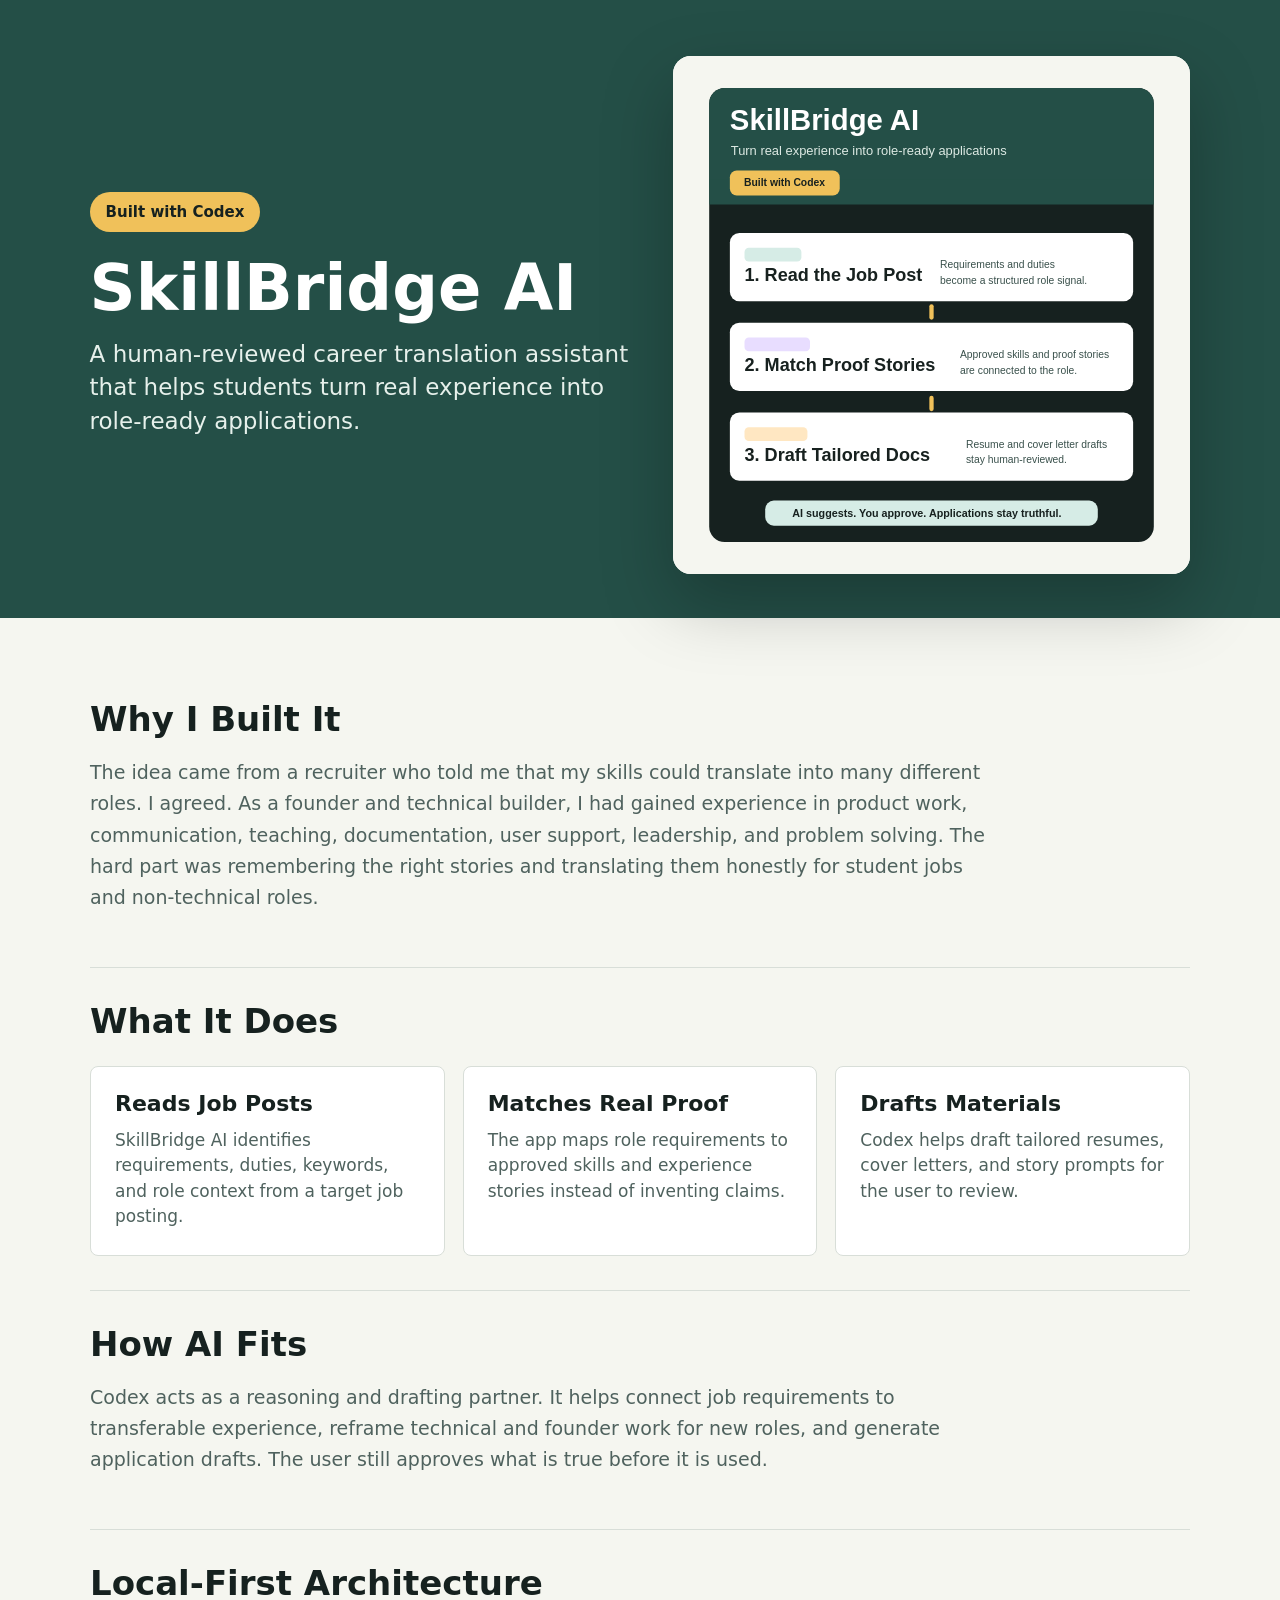
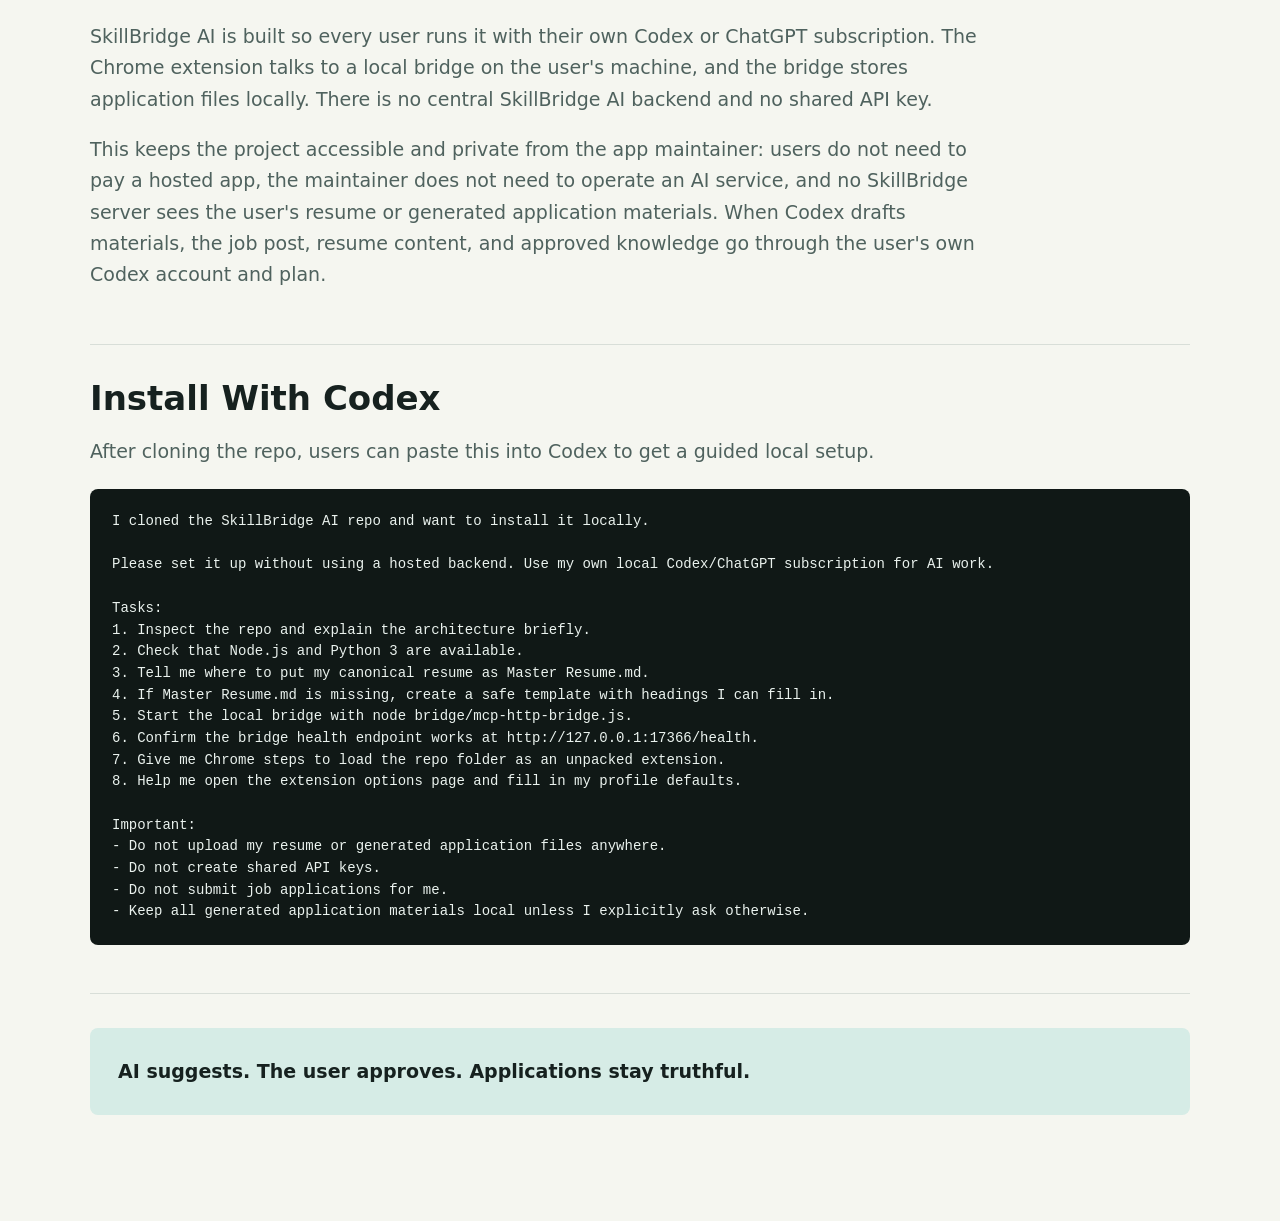
==== docs/index.html @ 4861eb7e "Initial commit" ====
<!doctype html>
<html lang="en">
  <head>
    <meta charset="utf-8">
    <meta name="viewport" content="width=device-width, initial-scale=1">
    <title>SkillBridge AI</title>
    <meta name="description" content="SkillBridge AI helps students translate real experience into role-ready applications with Codex.">
    <style>
      :root {
        color-scheme: light;
        --ink: #16211f;
        --green: #244f47;
        --mint: #d6ece6;
        --paper: #f5f6f0;
        --gold: #f0c15a;
        --lavender: #e8ddff;
        --blue: #dbeafe;
        --muted: #4f625e;
        --line: #d8ded8;
      }

      * {
        box-sizing: border-box;
      }

      body {
        margin: 0;
        font-family: Inter, ui-sans-serif, system-ui, -apple-system, BlinkMacSystemFont, "Segoe UI", sans-serif;
        background: var(--paper);
        color: var(--ink);
      }

      main {
        min-height: 100vh;
      }

      .hero {
        display: grid;
        grid-template-columns: minmax(0, 1.02fr) minmax(320px, 0.98fr);
        gap: 44px;
        align-items: center;
        padding: 56px max(28px, 7vw) 44px;
        background: var(--green);
        color: white;
      }

      .badge {
        display: inline-flex;
        align-items: center;
        width: fit-content;
        min-height: 40px;
        padding: 0 16px;
        border-radius: 999px;
        background: var(--gold);
        color: var(--ink);
        font-weight: 800;
        font-size: 15px;
      }

      h1 {
        margin: 24px 0 18px;
        font-size: 64px;
        line-height: 1;
        letter-spacing: 0;
      }

      .lede {
        max-width: 680px;
        margin: 0;
        color: #e6f0eb;
        font-size: 23px;
        line-height: 1.45;
      }

      .hero img {
        width: 100%;
        border-radius: 18px;
        background: white;
        box-shadow: 0 28px 70px rgba(0, 0, 0, 0.25);
      }

      .content {
        padding: 48px max(28px, 7vw) 72px;
      }

      .section {
        max-width: 1100px;
        margin: 0 auto;
        padding: 34px 0;
        border-bottom: 1px solid var(--line);
      }

      .section:last-child {
        border-bottom: 0;
      }

      h2 {
        margin: 0 0 16px;
        font-size: 34px;
        line-height: 1.12;
        letter-spacing: 0;
      }

      p {
        max-width: 900px;
        font-size: 19px;
        line-height: 1.65;
        color: var(--muted);
      }

      .grid {
        display: grid;
        grid-template-columns: repeat(3, minmax(0, 1fr));
        gap: 18px;
        margin-top: 26px;
      }

      .item {
        min-height: 190px;
        padding: 24px;
        border: 1px solid var(--line);
        border-radius: 8px;
        background: white;
      }

      .item strong {
        display: block;
        margin-bottom: 12px;
        font-size: 22px;
      }

      .item span {
        display: block;
        color: var(--muted);
        font-size: 17px;
        line-height: 1.5;
      }

      .callout {
        padding: 28px;
        border-radius: 8px;
        background: var(--mint);
      }

      .callout p {
        margin: 0;
        color: var(--ink);
        font-weight: 700;
      }

      .prompt {
        overflow: auto;
        margin-top: 22px;
        padding: 22px;
        border-radius: 8px;
        background: #101816;
        color: #eaf2ee;
        font-family: ui-monospace, SFMono-Regular, Menlo, Monaco, Consolas, "Liberation Mono", monospace;
        font-size: 14px;
        line-height: 1.55;
        white-space: pre-wrap;
      }

      @media (max-width: 860px) {
        .hero {
          grid-template-columns: 1fr;
          padding-top: 42px;
        }

        h1 {
          font-size: 48px;
        }

        .lede {
          font-size: 20px;
        }

        .grid {
          grid-template-columns: 1fr;
        }
      }
    </style>
  </head>
  <body>
    <main>
      <section class="hero">
        <div>
          <div class="badge">Built with Codex</div>
          <h1>SkillBridge AI</h1>
          <p class="lede">A human-reviewed career translation assistant that helps students turn real experience into role-ready applications.</p>
        </div>
        <img src="skillbridge-preview-square.svg" alt="SkillBridge AI project flow preview">
      </section>

      <div class="content">
        <section class="section">
          <h2>Why I Built It</h2>
          <p>The idea came from a recruiter who told me that my skills could translate into many different roles. I agreed. As a founder and technical builder, I had gained experience in product work, communication, teaching, documentation, user support, leadership, and problem solving. The hard part was remembering the right stories and translating them honestly for student jobs and non-technical roles.</p>
        </section>

        <section class="section">
          <h2>What It Does</h2>
          <div class="grid">
            <div class="item">
              <strong>Reads Job Posts</strong>
              <span>SkillBridge AI identifies requirements, duties, keywords, and role context from a target job posting.</span>
            </div>
            <div class="item">
              <strong>Matches Real Proof</strong>
              <span>The app maps role requirements to approved skills and experience stories instead of inventing claims.</span>
            </div>
            <div class="item">
              <strong>Drafts Materials</strong>
              <span>Codex helps draft tailored resumes, cover letters, and story prompts for the user to review.</span>
            </div>
          </div>
        </section>

        <section class="section">
          <h2>How AI Fits</h2>
          <p>Codex acts as a reasoning and drafting partner. It helps connect job requirements to transferable experience, reframe technical and founder work for new roles, and generate application drafts. The user still approves what is true before it is used.</p>
        </section>

        <section class="section">
          <h2>Local-First Architecture</h2>
          <p>SkillBridge AI is built so every user runs it with their own Codex or ChatGPT subscription. The Chrome extension talks to a local bridge on the user's machine, and the bridge stores application files locally. There is no central SkillBridge AI backend and no shared API key.</p>
          <p>This keeps the project accessible and private from the app maintainer: users do not need to pay a hosted app, the maintainer does not need to operate an AI service, and no SkillBridge server sees the user's resume or generated application materials. When Codex drafts materials, the job post, resume content, and approved knowledge go through the user's own Codex account and plan.</p>
        </section>

        <section class="section">
          <h2>Install With Codex</h2>
          <p>After cloning the repo, users can paste this into Codex to get a guided local setup.</p>
          <pre class="prompt">I cloned the SkillBridge AI repo and want to install it locally.

Please set it up without using a hosted backend. Use my own local Codex/ChatGPT subscription for AI work.

Tasks:
1. Inspect the repo and explain the architecture briefly.
2. Check that Node.js and Python 3 are available.
3. Tell me where to put my canonical resume as Master Resume.md.
4. If Master Resume.md is missing, create a safe template with headings I can fill in.
5. Start the local bridge with node bridge/mcp-http-bridge.js.
6. Confirm the bridge health endpoint works at http://127.0.0.1:17366/health.
7. Give me Chrome steps to load the repo folder as an unpacked extension.
8. Help me open the extension options page and fill in my profile defaults.

Important:
- Do not upload my resume or generated application files anywhere.
- Do not create shared API keys.
- Do not submit job applications for me.
- Keep all generated application materials local unless I explicitly ask otherwise.</pre>
        </section>

        <section class="section">
          <div class="callout">
            <p>AI suggests. The user approves. Applications stay truthful.</p>
          </div>
        </section>
      </div>
    </main>
  </body>
</html>
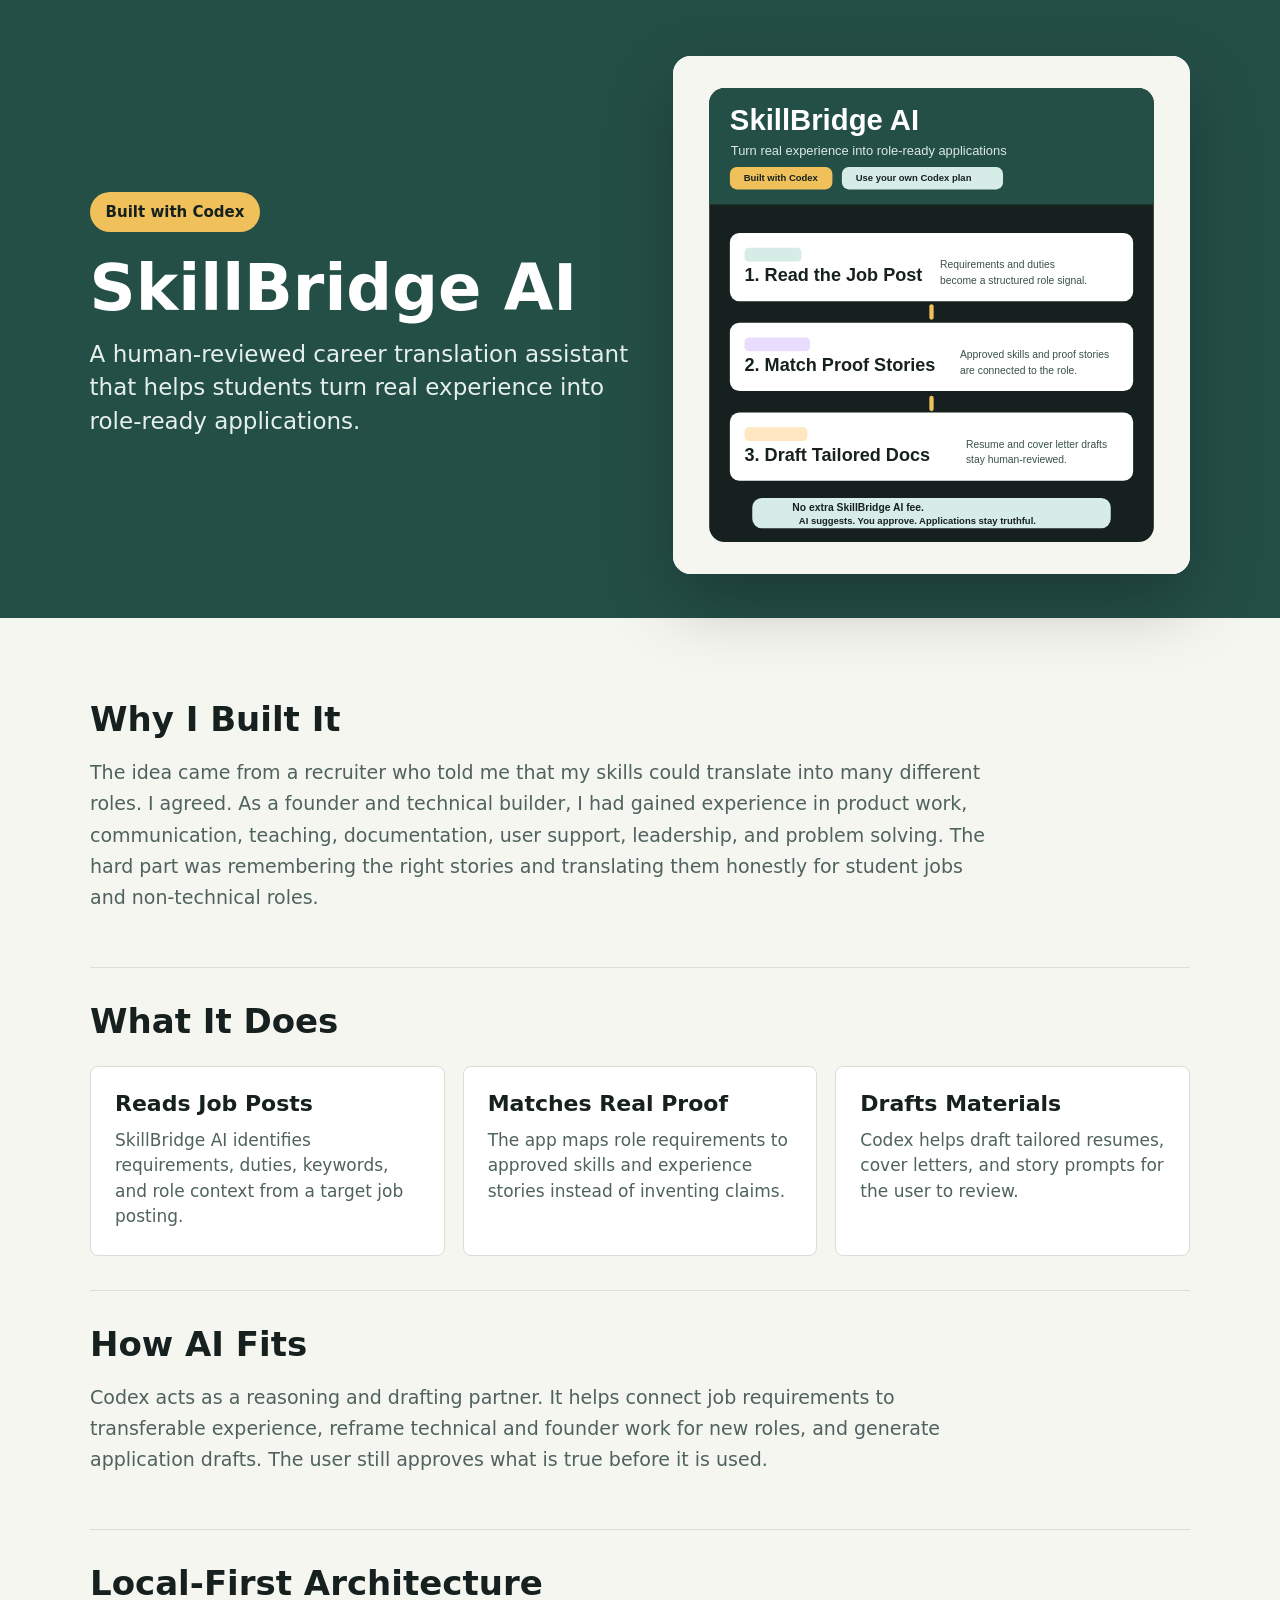
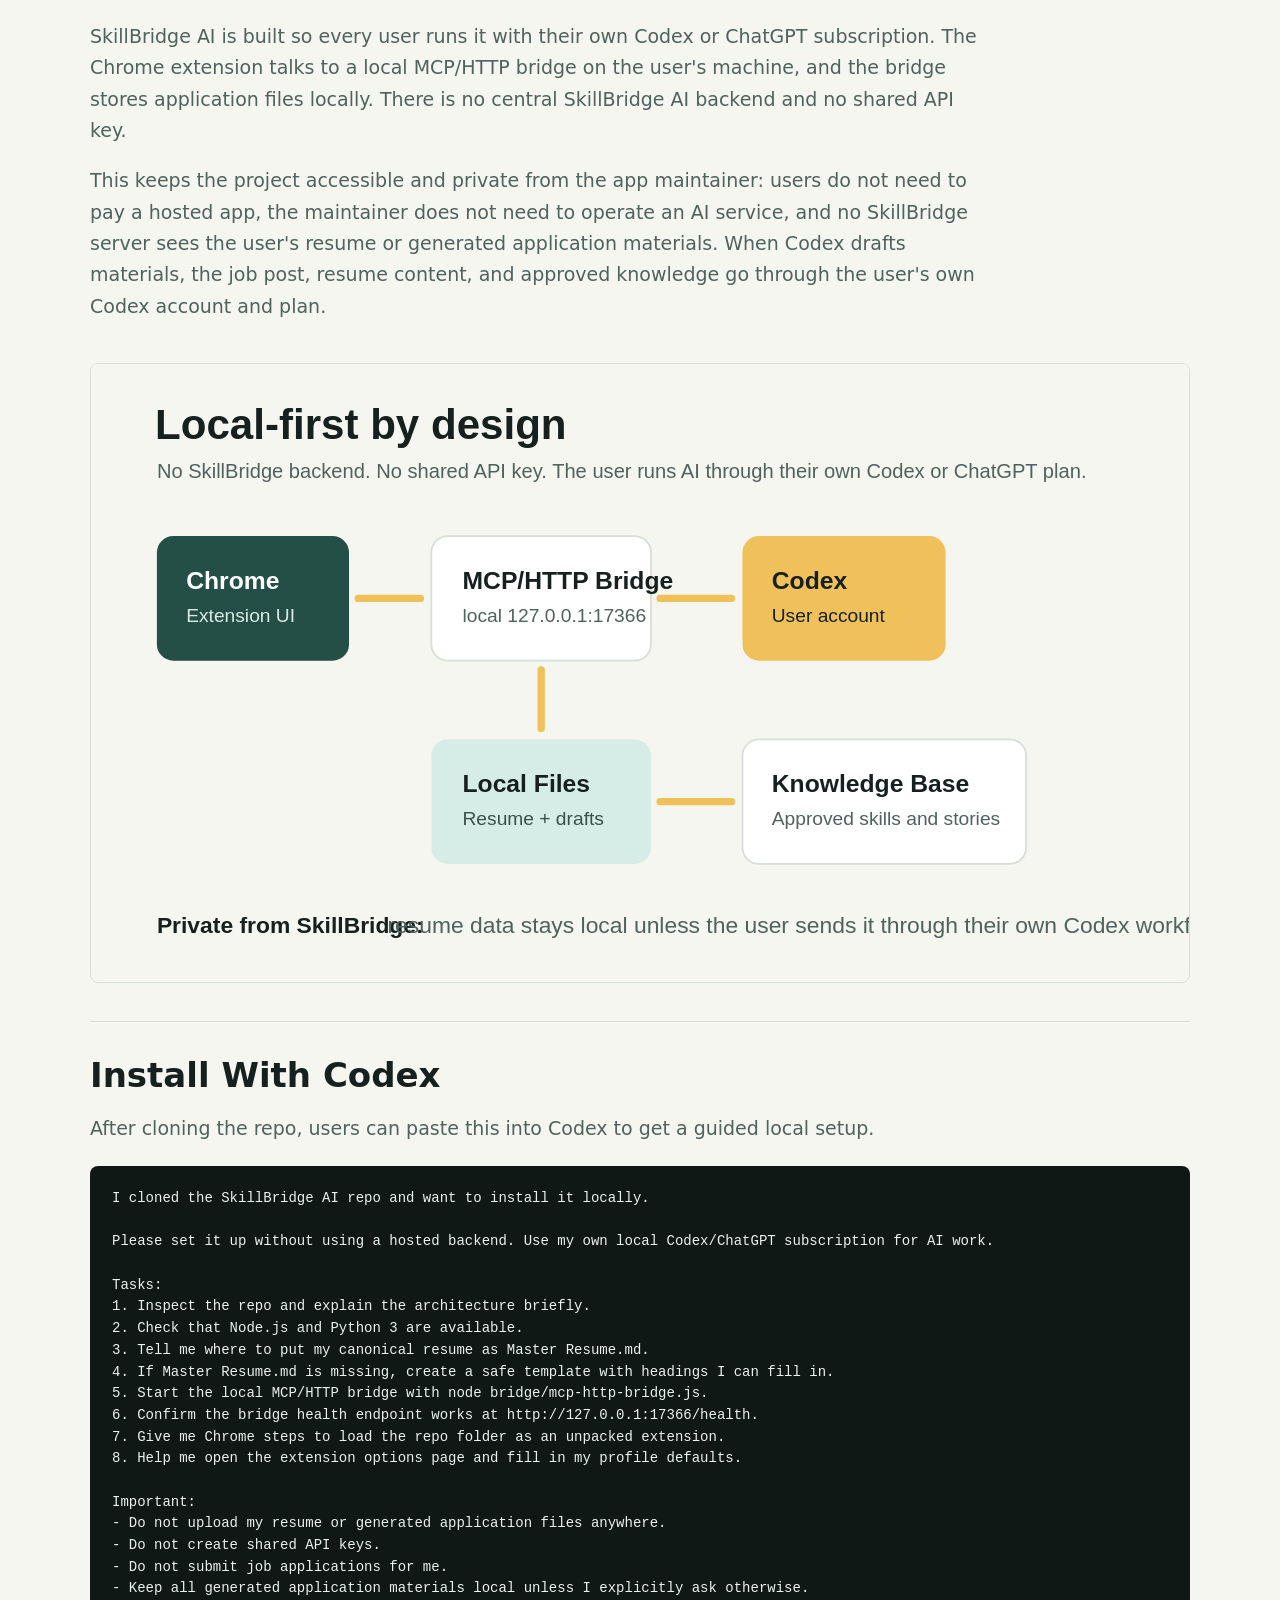
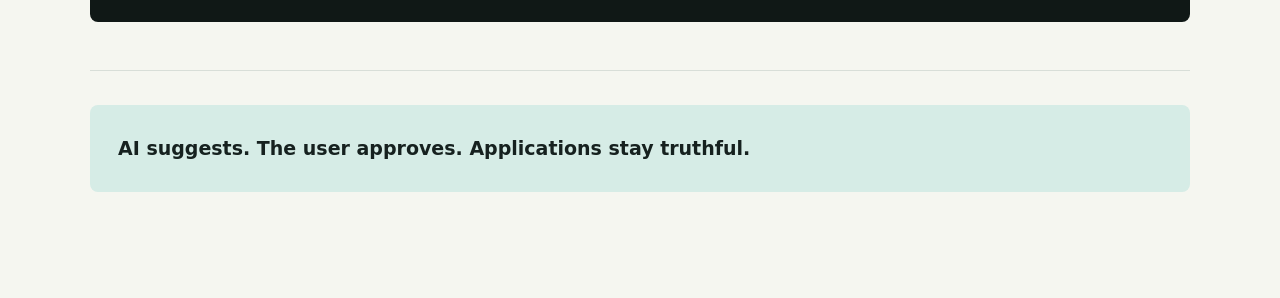
==== commit 394b0317: "docs improvement" ====
--- a/docs/index.html
+++ b/docs/index.html
@@ -79,6 +79,15 @@
         box-shadow: 0 28px 70px rgba(0, 0, 0, 0.25);
       }
 
+      .diagram {
+        width: 100%;
+        max-width: 1100px;
+        margin-top: 22px;
+        border-radius: 8px;
+        background: white;
+        border: 1px solid var(--line);
+      }
+
       .content {
         padding: 48px max(28px, 7vw) 72px;
       }
@@ -223,8 +232,9 @@
 
         <section class="section">
           <h2>Local-First Architecture</h2>
-          <p>SkillBridge AI is built so every user runs it with their own Codex or ChatGPT subscription. The Chrome extension talks to a local bridge on the user's machine, and the bridge stores application files locally. There is no central SkillBridge AI backend and no shared API key.</p>
+          <p>SkillBridge AI is built so every user runs it with their own Codex or ChatGPT subscription. The Chrome extension talks to a local MCP/HTTP bridge on the user's machine, and the bridge stores application files locally. There is no central SkillBridge AI backend and no shared API key.</p>
           <p>This keeps the project accessible and private from the app maintainer: users do not need to pay a hosted app, the maintainer does not need to operate an AI service, and no SkillBridge server sees the user's resume or generated application materials. When Codex drafts materials, the job post, resume content, and approved knowledge go through the user's own Codex account and plan.</p>
+          <img class="diagram" src="local-first-architecture.svg" alt="SkillBridge AI local-first architecture diagram">
         </section>
 
         <section class="section">
@@ -239,7 +249,7 @@
 2. Check that Node.js and Python 3 are available.
 3. Tell me where to put my canonical resume as Master Resume.md.
 4. If Master Resume.md is missing, create a safe template with headings I can fill in.
-5. Start the local bridge with node bridge/mcp-http-bridge.js.
+5. Start the local MCP/HTTP bridge with node bridge/mcp-http-bridge.js.
 6. Confirm the bridge health endpoint works at http://127.0.0.1:17366/health.
 7. Give me Chrome steps to load the repo folder as an unpacked extension.
 8. Help me open the extension options page and fill in my profile defaults.
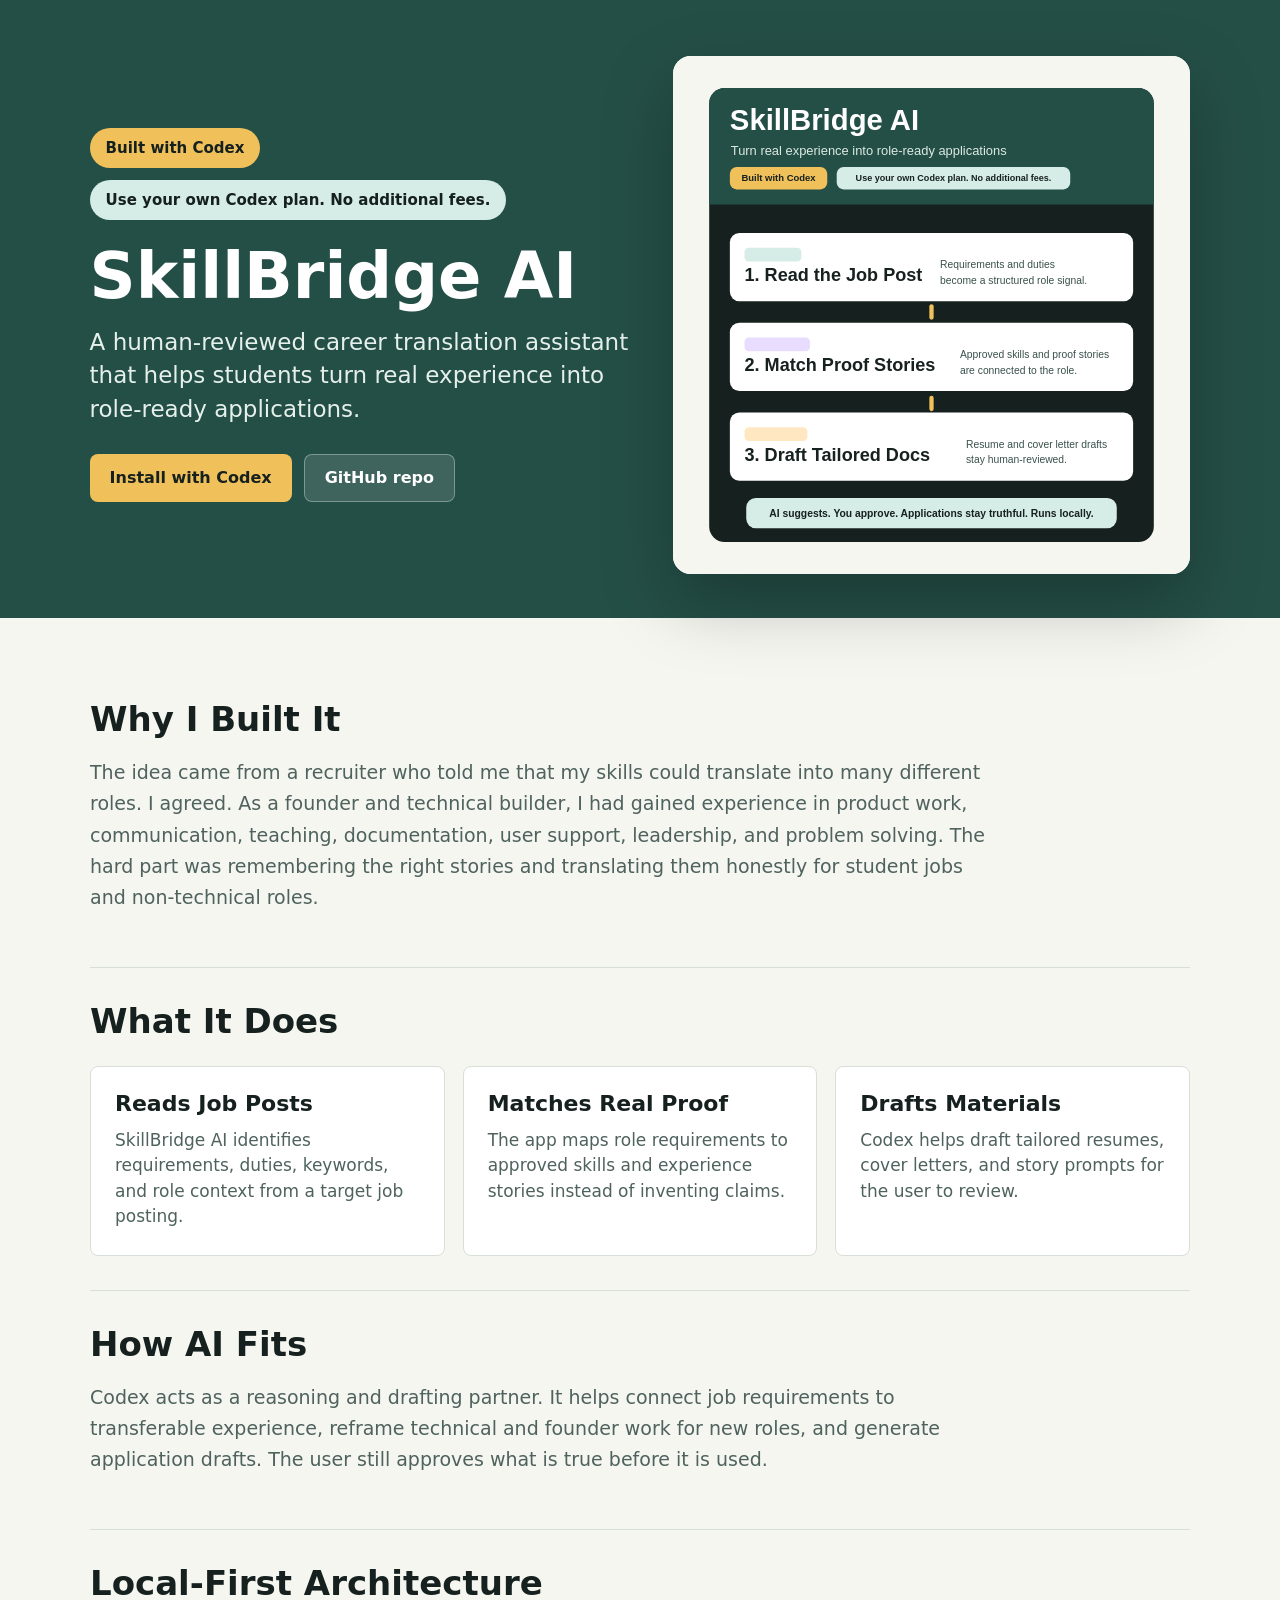
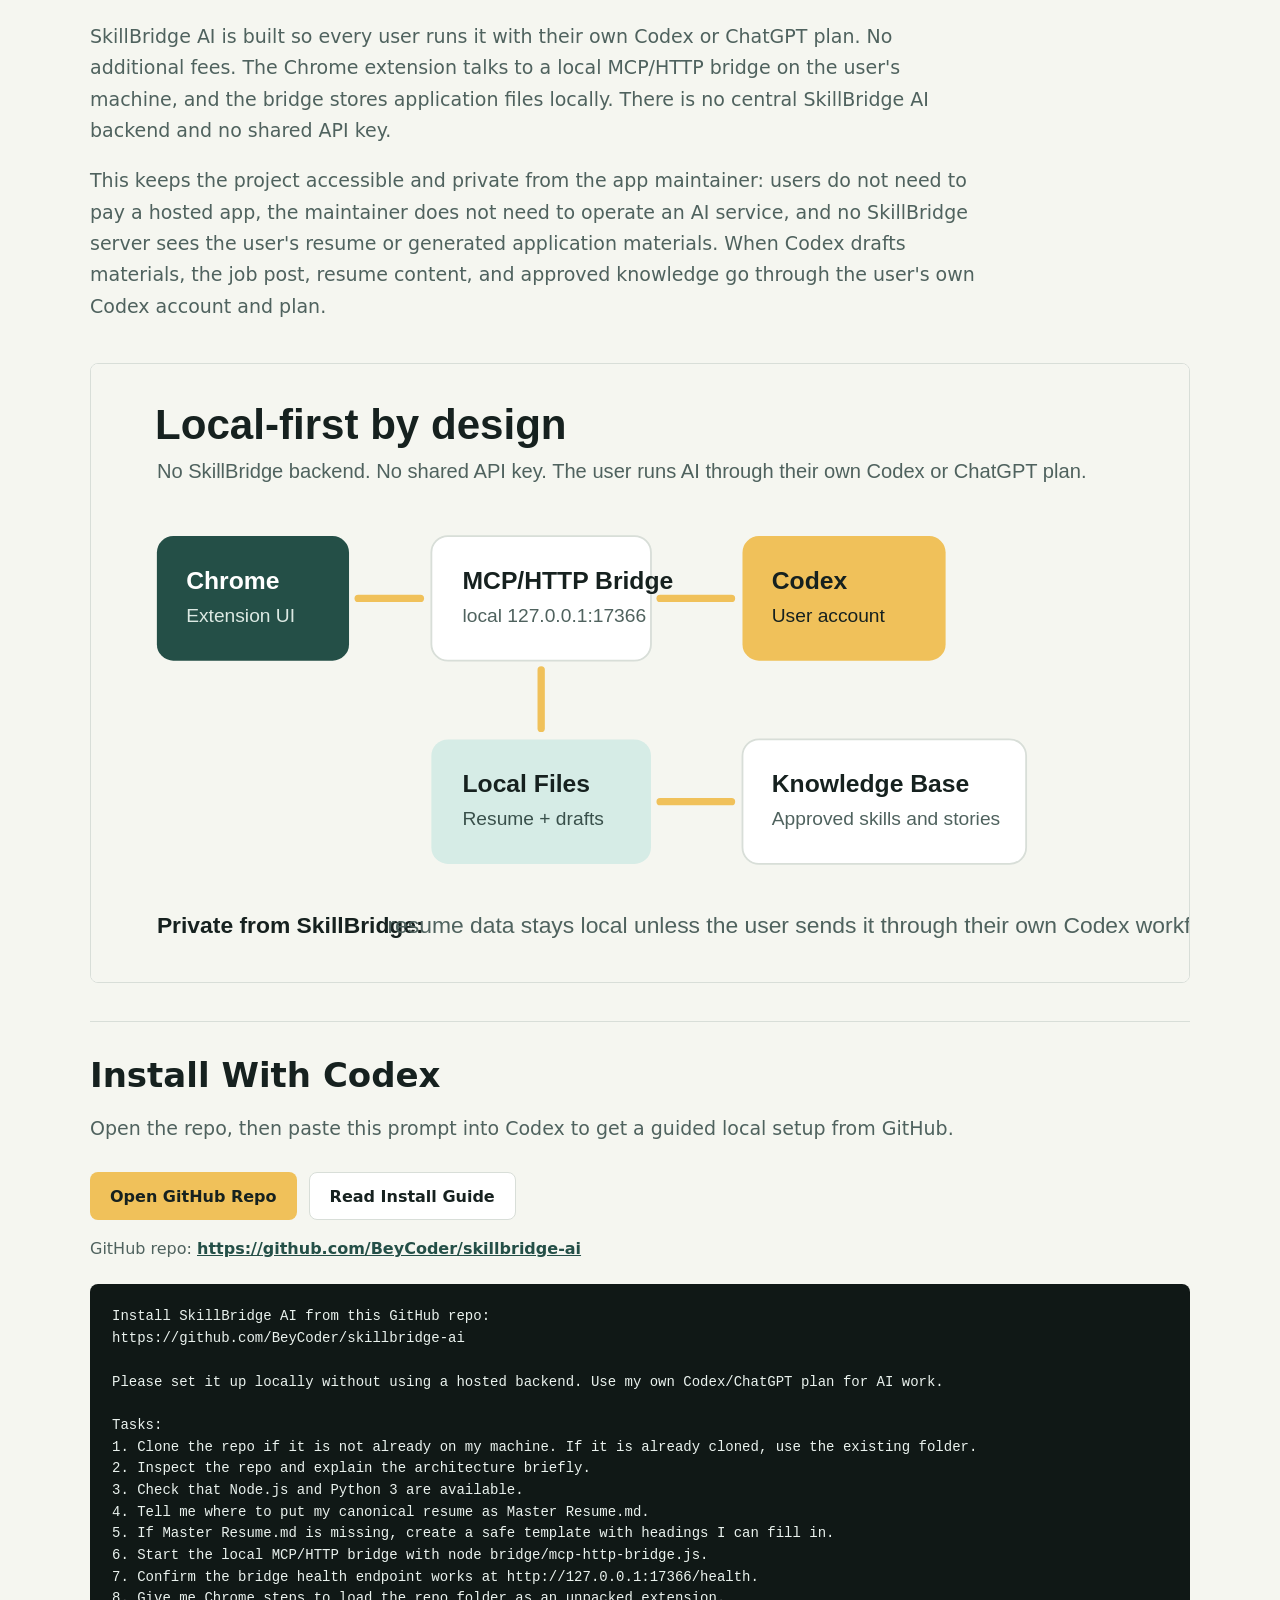
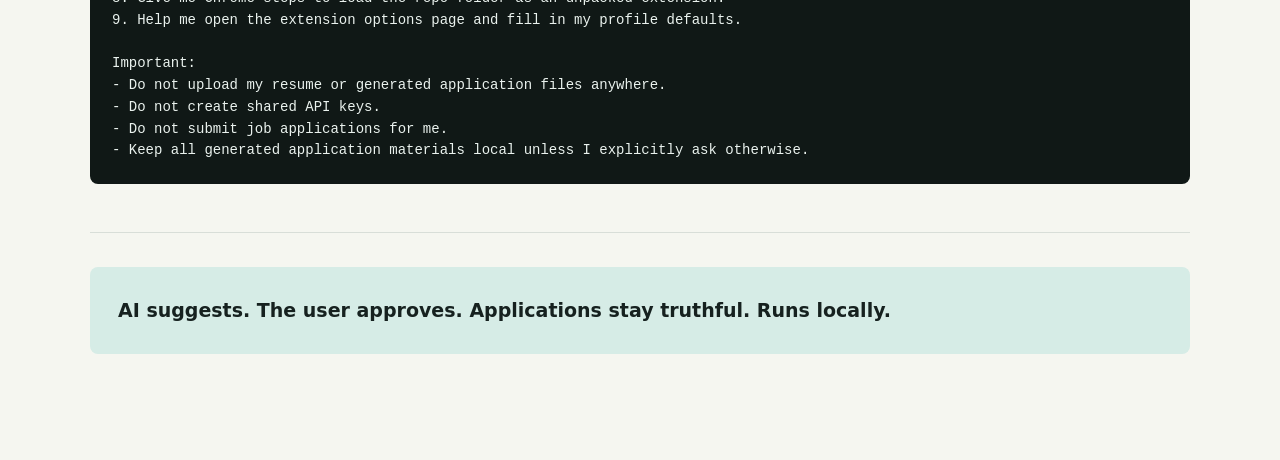
==== commit 1136e264: "Docs update" ====
--- a/docs/index.html
+++ b/docs/index.html
@@ -57,6 +57,52 @@
         font-size: 15px;
       }
 
+      .badges {
+        display: flex;
+        flex-wrap: wrap;
+        gap: 12px;
+      }
+
+      .badge.mint {
+        background: var(--mint);
+      }
+
+      .actions {
+        display: flex;
+        flex-wrap: wrap;
+        gap: 12px;
+        margin-top: 28px;
+      }
+
+      .button {
+        display: inline-flex;
+        align-items: center;
+        justify-content: center;
+        min-height: 48px;
+        padding: 0 20px;
+        border-radius: 8px;
+        font-size: 16px;
+        font-weight: 800;
+        text-decoration: none;
+      }
+
+      .button.primary {
+        background: var(--gold);
+        color: var(--ink);
+      }
+
+      .button.secondary {
+        border: 1px solid rgba(255, 255, 255, 0.32);
+        background: rgba(255, 255, 255, 0.12);
+        color: white;
+      }
+
+      .section .button.secondary {
+        border-color: var(--line);
+        background: white;
+        color: var(--ink);
+      }
+
       h1 {
         margin: 24px 0 18px;
         font-size: 64px;
@@ -170,6 +216,16 @@
         white-space: pre-wrap;
       }
 
+      .repo-url {
+        margin: 16px 0 0;
+        font-size: 16px;
+      }
+
+      .repo-url a {
+        color: var(--green);
+        font-weight: 800;
+      }
+
       @media (max-width: 860px) {
         .hero {
           grid-template-columns: 1fr;
@@ -194,9 +250,16 @@
     <main>
       <section class="hero">
         <div>
-          <div class="badge">Built with Codex</div>
+          <div class="badges">
+            <div class="badge">Built with Codex</div>
+            <div class="badge mint">Use your own Codex plan. No additional fees.</div>
+          </div>
           <h1>SkillBridge AI</h1>
           <p class="lede">A human-reviewed career translation assistant that helps students turn real experience into role-ready applications.</p>
+          <div class="actions">
+            <a class="button primary" href="#install">Install with Codex</a>
+            <a class="button secondary" href="https://github.com/BeyCoder/skillbridge-ai">GitHub repo</a>
+          </div>
         </div>
         <img src="skillbridge-preview-square.svg" alt="SkillBridge AI project flow preview">
       </section>
@@ -232,27 +295,34 @@
 
         <section class="section">
           <h2>Local-First Architecture</h2>
-          <p>SkillBridge AI is built so every user runs it with their own Codex or ChatGPT subscription. The Chrome extension talks to a local MCP/HTTP bridge on the user's machine, and the bridge stores application files locally. There is no central SkillBridge AI backend and no shared API key.</p>
+          <p>SkillBridge AI is built so every user runs it with their own Codex or ChatGPT plan. No additional fees. The Chrome extension talks to a local MCP/HTTP bridge on the user's machine, and the bridge stores application files locally. There is no central SkillBridge AI backend and no shared API key.</p>
           <p>This keeps the project accessible and private from the app maintainer: users do not need to pay a hosted app, the maintainer does not need to operate an AI service, and no SkillBridge server sees the user's resume or generated application materials. When Codex drafts materials, the job post, resume content, and approved knowledge go through the user's own Codex account and plan.</p>
           <img class="diagram" src="local-first-architecture.svg" alt="SkillBridge AI local-first architecture diagram">
         </section>
 
-        <section class="section">
+        <section class="section" id="install">
           <h2>Install With Codex</h2>
-          <p>After cloning the repo, users can paste this into Codex to get a guided local setup.</p>
-          <pre class="prompt">I cloned the SkillBridge AI repo and want to install it locally.
-
-Please set it up without using a hosted backend. Use my own local Codex/ChatGPT subscription for AI work.
+          <p>Open the repo, then paste this prompt into Codex to get a guided local setup from GitHub.</p>
+          <div class="actions">
+            <a class="button primary" href="https://github.com/BeyCoder/skillbridge-ai">Open GitHub Repo</a>
+            <a class="button secondary" href="https://github.com/BeyCoder/skillbridge-ai/blob/main/INSTALL_WITH_CODEX.md">Read Install Guide</a>
+          </div>
+          <p class="repo-url">GitHub repo: <a href="https://github.com/BeyCoder/skillbridge-ai">https://github.com/BeyCoder/skillbridge-ai</a></p>
+          <pre class="prompt">Install SkillBridge AI from this GitHub repo:
+https://github.com/BeyCoder/skillbridge-ai
+
+Please set it up locally without using a hosted backend. Use my own Codex/ChatGPT plan for AI work.
 
 Tasks:
-1. Inspect the repo and explain the architecture briefly.
-2. Check that Node.js and Python 3 are available.
-3. Tell me where to put my canonical resume as Master Resume.md.
-4. If Master Resume.md is missing, create a safe template with headings I can fill in.
-5. Start the local MCP/HTTP bridge with node bridge/mcp-http-bridge.js.
-6. Confirm the bridge health endpoint works at http://127.0.0.1:17366/health.
-7. Give me Chrome steps to load the repo folder as an unpacked extension.
-8. Help me open the extension options page and fill in my profile defaults.
+1. Clone the repo if it is not already on my machine. If it is already cloned, use the existing folder.
+2. Inspect the repo and explain the architecture briefly.
+3. Check that Node.js and Python 3 are available.
+4. Tell me where to put my canonical resume as Master Resume.md.
+5. If Master Resume.md is missing, create a safe template with headings I can fill in.
+6. Start the local MCP/HTTP bridge with node bridge/mcp-http-bridge.js.
+7. Confirm the bridge health endpoint works at http://127.0.0.1:17366/health.
+8. Give me Chrome steps to load the repo folder as an unpacked extension.
+9. Help me open the extension options page and fill in my profile defaults.
 
 Important:
 - Do not upload my resume or generated application files anywhere.
@@ -263,7 +333,7 @@
 
         <section class="section">
           <div class="callout">
-            <p>AI suggests. The user approves. Applications stay truthful.</p>
+            <p>AI suggests. The user approves. Applications stay truthful. Runs locally.</p>
           </div>
         </section>
       </div>
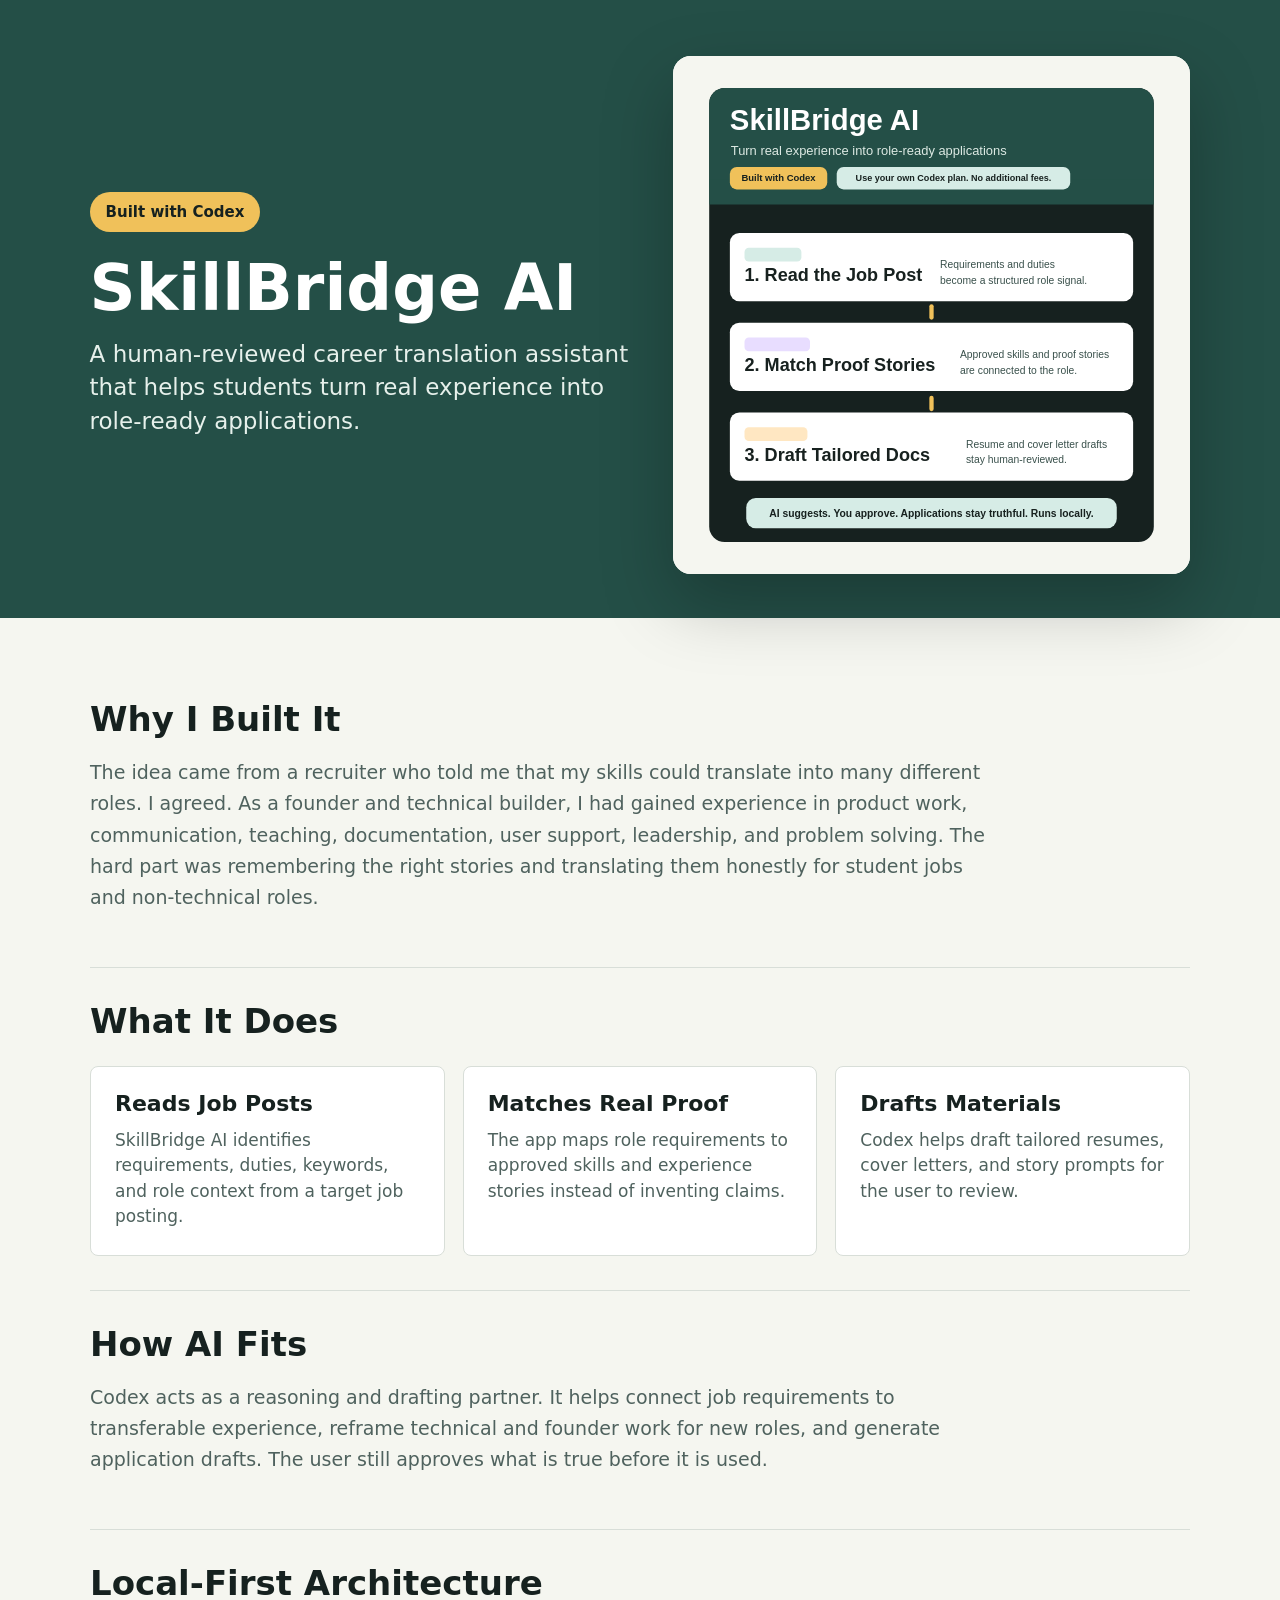
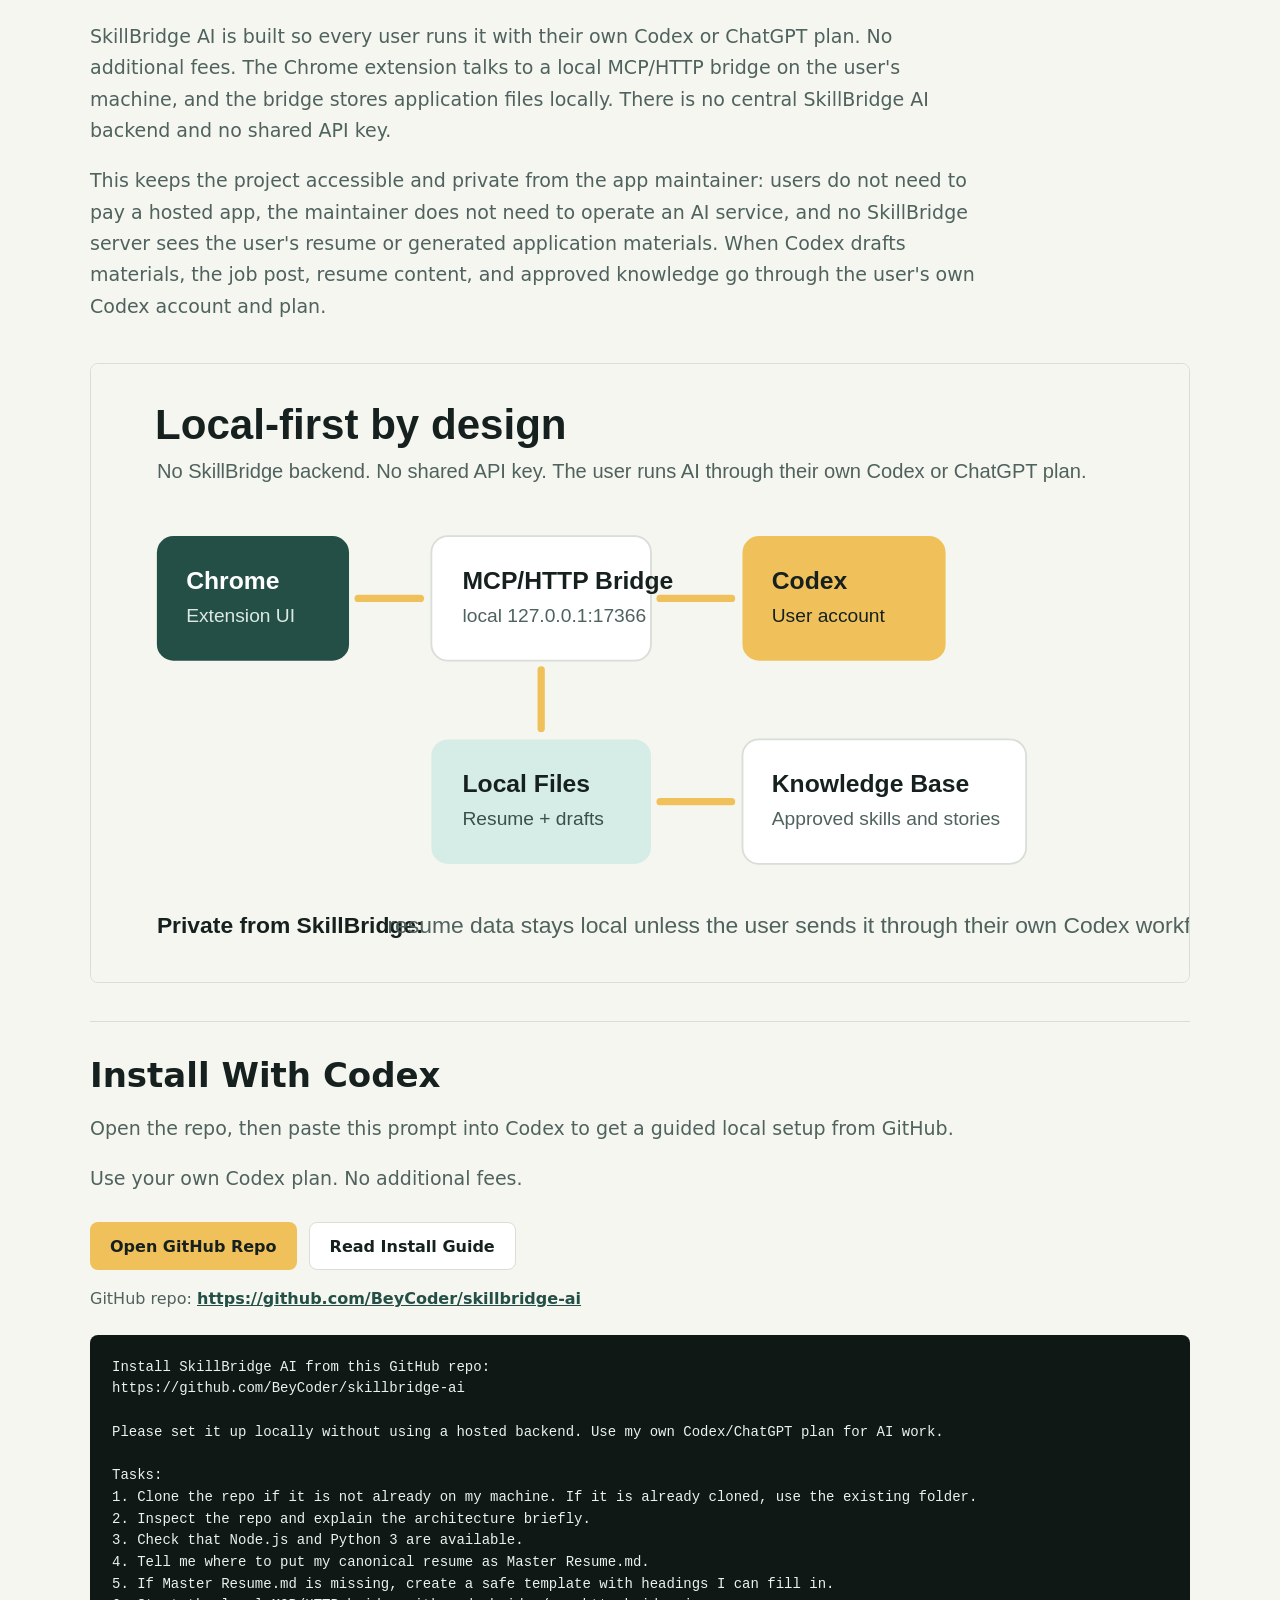
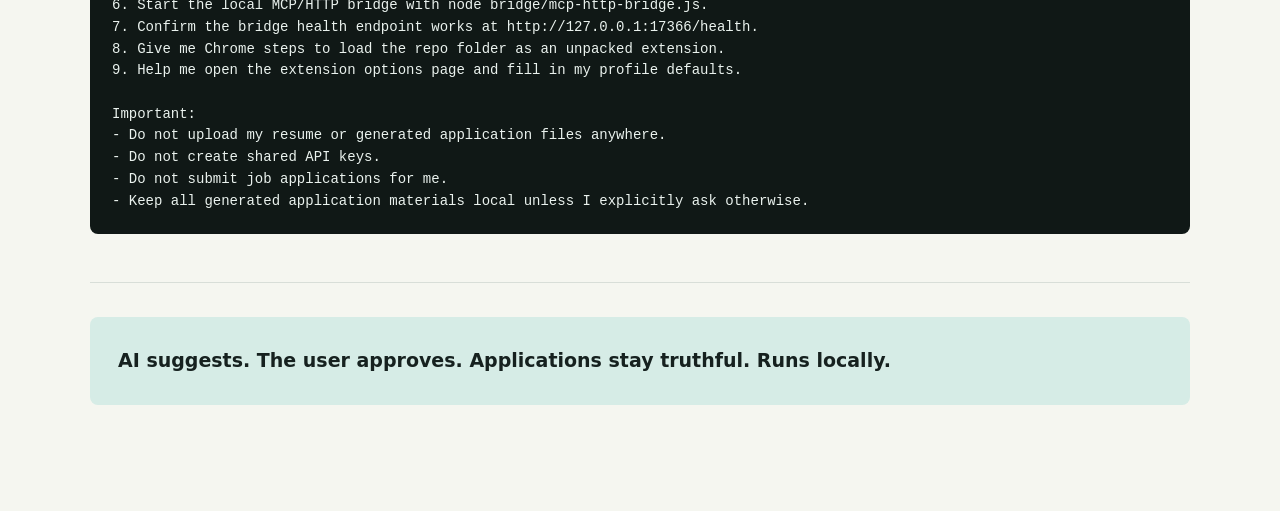
==== commit 22aa8d88: "fix" ====
--- a/docs/index.html
+++ b/docs/index.html
@@ -57,16 +57,6 @@
         font-size: 15px;
       }
 
-      .badges {
-        display: flex;
-        flex-wrap: wrap;
-        gap: 12px;
-      }
-
-      .badge.mint {
-        background: var(--mint);
-      }
-
       .actions {
         display: flex;
         flex-wrap: wrap;
@@ -226,6 +216,10 @@
         font-weight: 800;
       }
 
+      .install-note {
+        margin-top: 18px;
+      }
+
       @media (max-width: 860px) {
         .hero {
           grid-template-columns: 1fr;
@@ -250,16 +244,9 @@
     <main>
       <section class="hero">
         <div>
-          <div class="badges">
-            <div class="badge">Built with Codex</div>
-            <div class="badge mint">Use your own Codex plan. No additional fees.</div>
-          </div>
+          <div class="badge">Built with Codex</div>
           <h1>SkillBridge AI</h1>
           <p class="lede">A human-reviewed career translation assistant that helps students turn real experience into role-ready applications.</p>
-          <div class="actions">
-            <a class="button primary" href="#install">Install with Codex</a>
-            <a class="button secondary" href="https://github.com/BeyCoder/skillbridge-ai">GitHub repo</a>
-          </div>
         </div>
         <img src="skillbridge-preview-square.svg" alt="SkillBridge AI project flow preview">
       </section>
@@ -303,6 +290,7 @@
         <section class="section" id="install">
           <h2>Install With Codex</h2>
           <p>Open the repo, then paste this prompt into Codex to get a guided local setup from GitHub.</p>
+          <p class="install-note">Use your own Codex plan. No additional fees.</p>
           <div class="actions">
             <a class="button primary" href="https://github.com/BeyCoder/skillbridge-ai">Open GitHub Repo</a>
             <a class="button secondary" href="https://github.com/BeyCoder/skillbridge-ai/blob/main/INSTALL_WITH_CODEX.md">Read Install Guide</a>
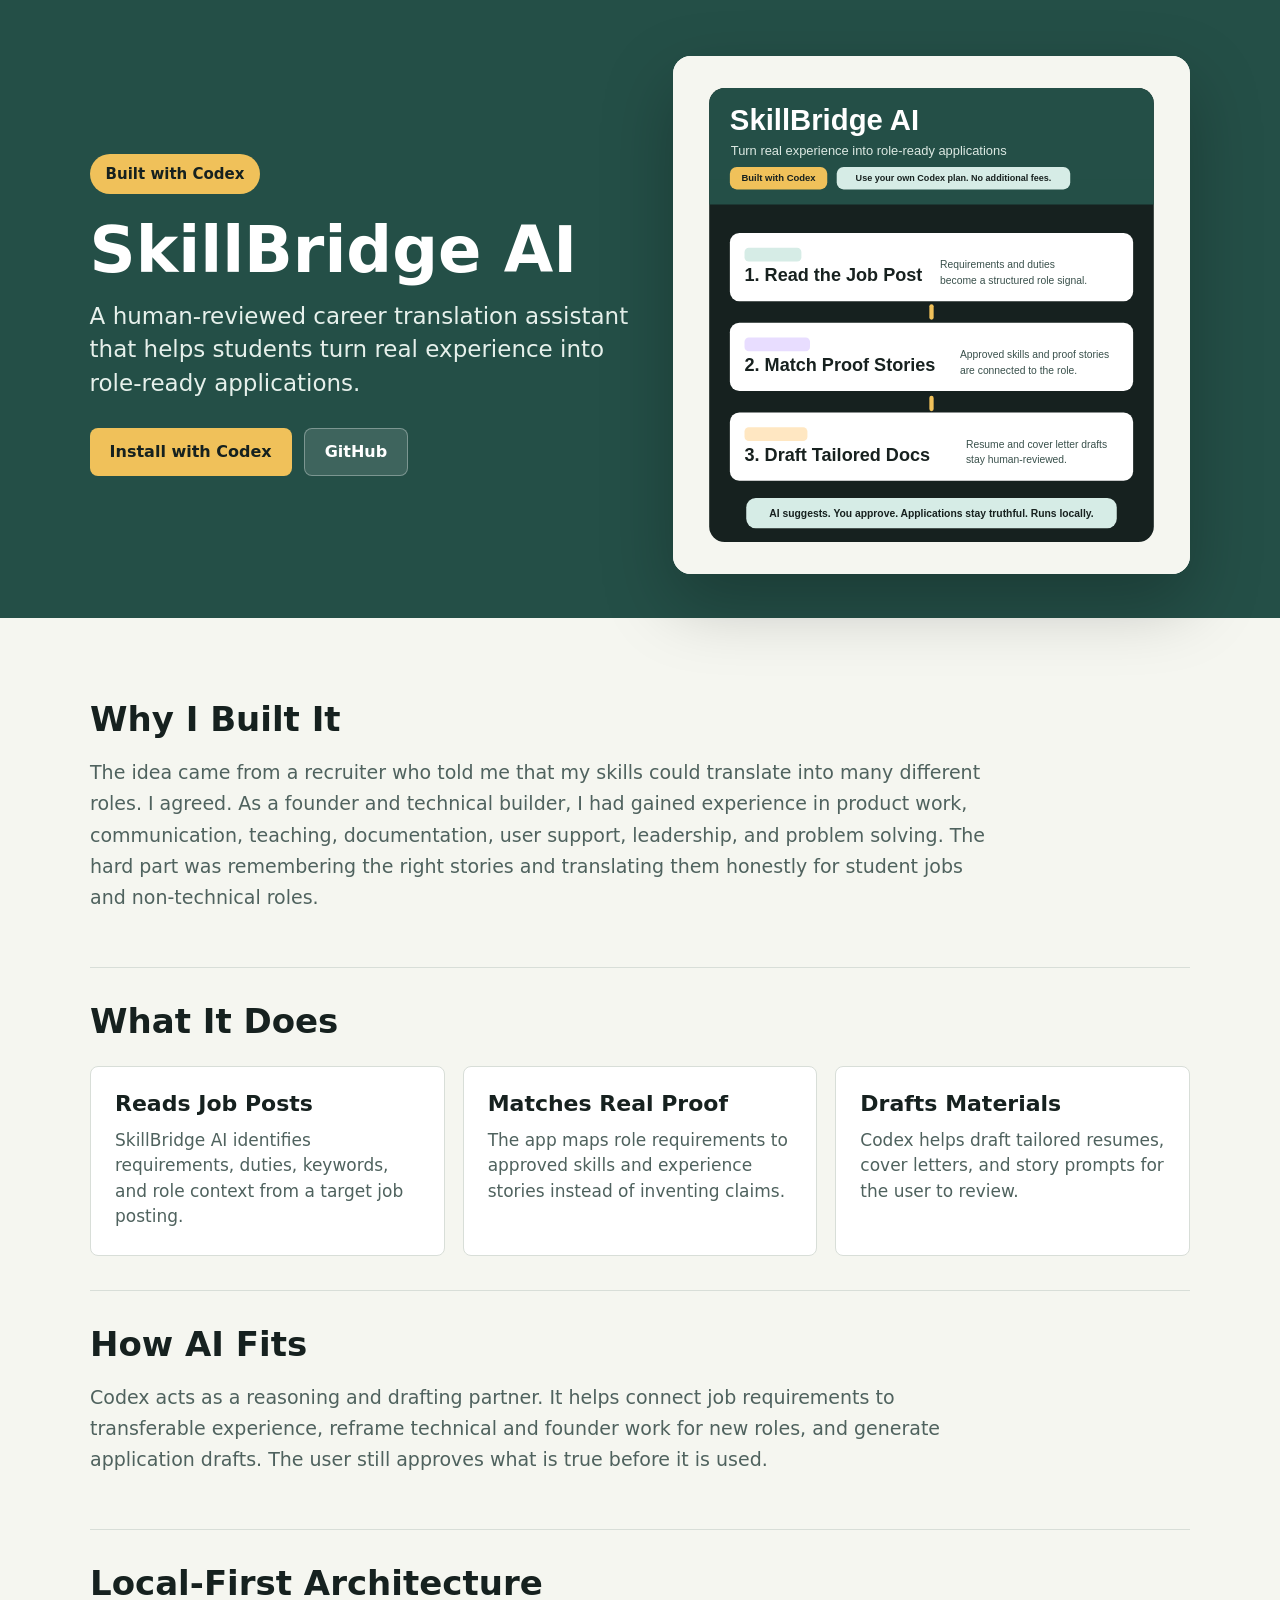
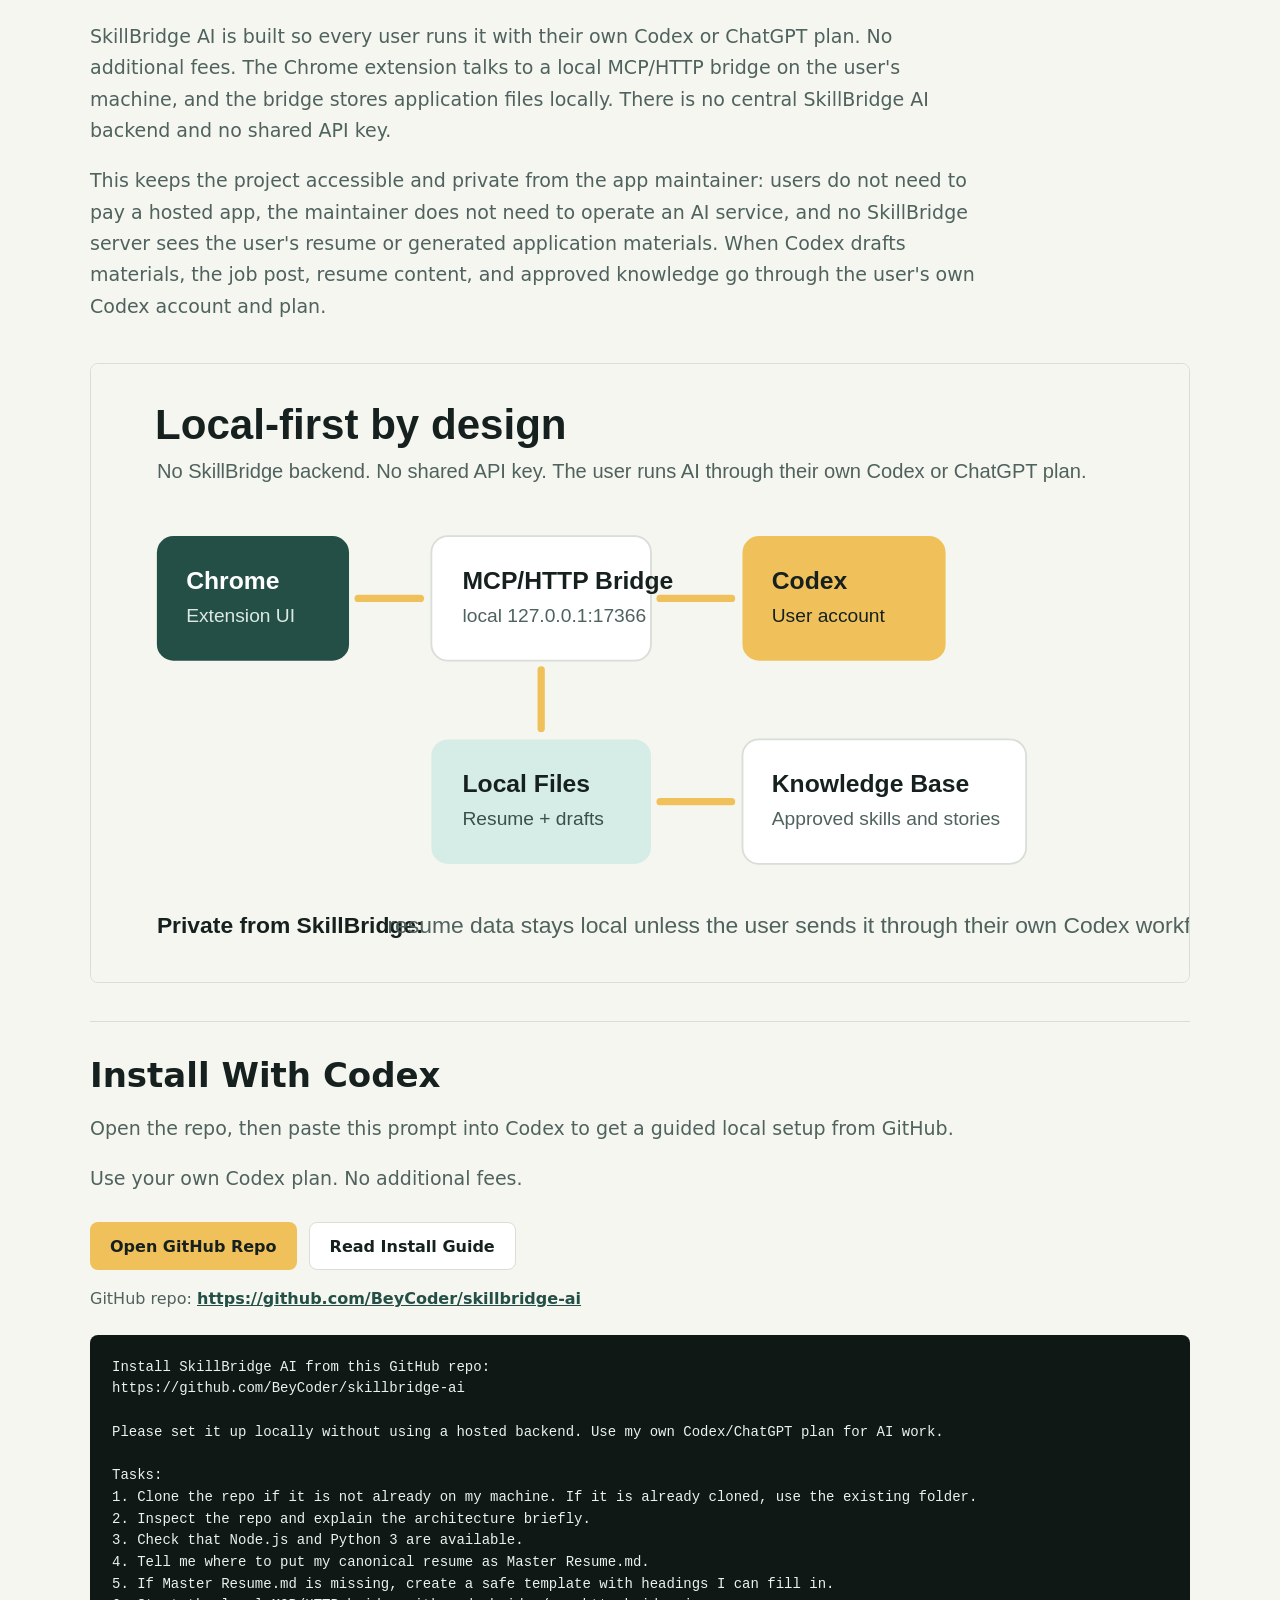
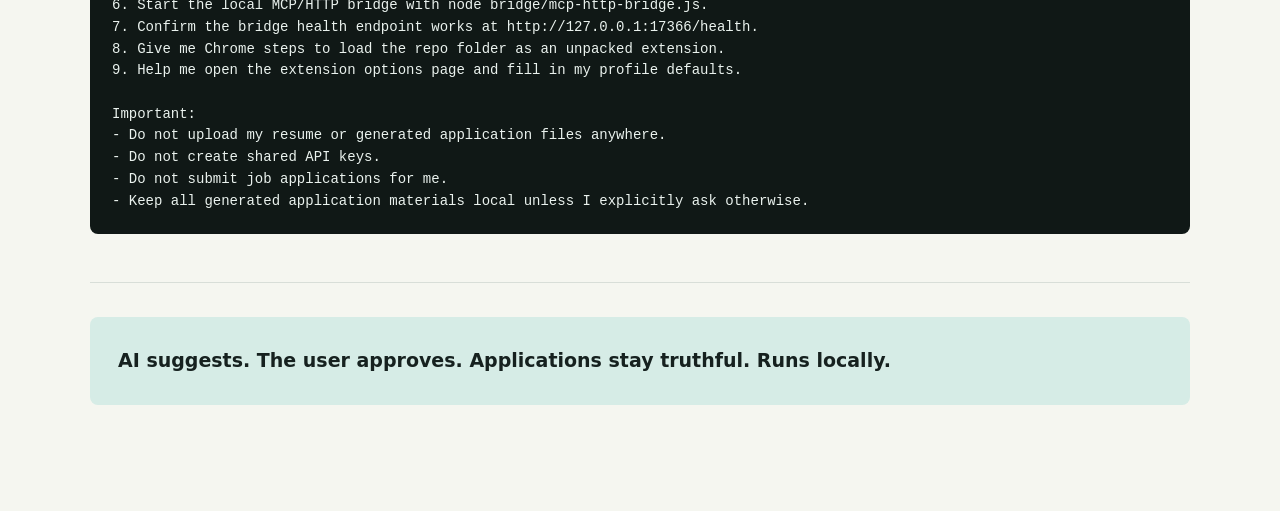
==== commit cbb59ec3: "Update index.html" ====
--- a/docs/index.html
+++ b/docs/index.html
@@ -23,6 +23,10 @@
         box-sizing: border-box;
       }
 
+      html {
+        scroll-behavior: smooth;
+      }
+
       body {
         margin: 0;
         font-family: Inter, ui-sans-serif, system-ui, -apple-system, BlinkMacSystemFont, "Segoe UI", sans-serif;
@@ -247,6 +251,10 @@
           <div class="badge">Built with Codex</div>
           <h1>SkillBridge AI</h1>
           <p class="lede">A human-reviewed career translation assistant that helps students turn real experience into role-ready applications.</p>
+          <div class="actions" aria-label="Primary actions">
+            <a class="button primary" href="#install">Install with Codex</a>
+            <a class="button secondary" href="https://github.com/BeyCoder/skillbridge-ai">GitHub</a>
+          </div>
         </div>
         <img src="skillbridge-preview-square.svg" alt="SkillBridge AI project flow preview">
       </section>
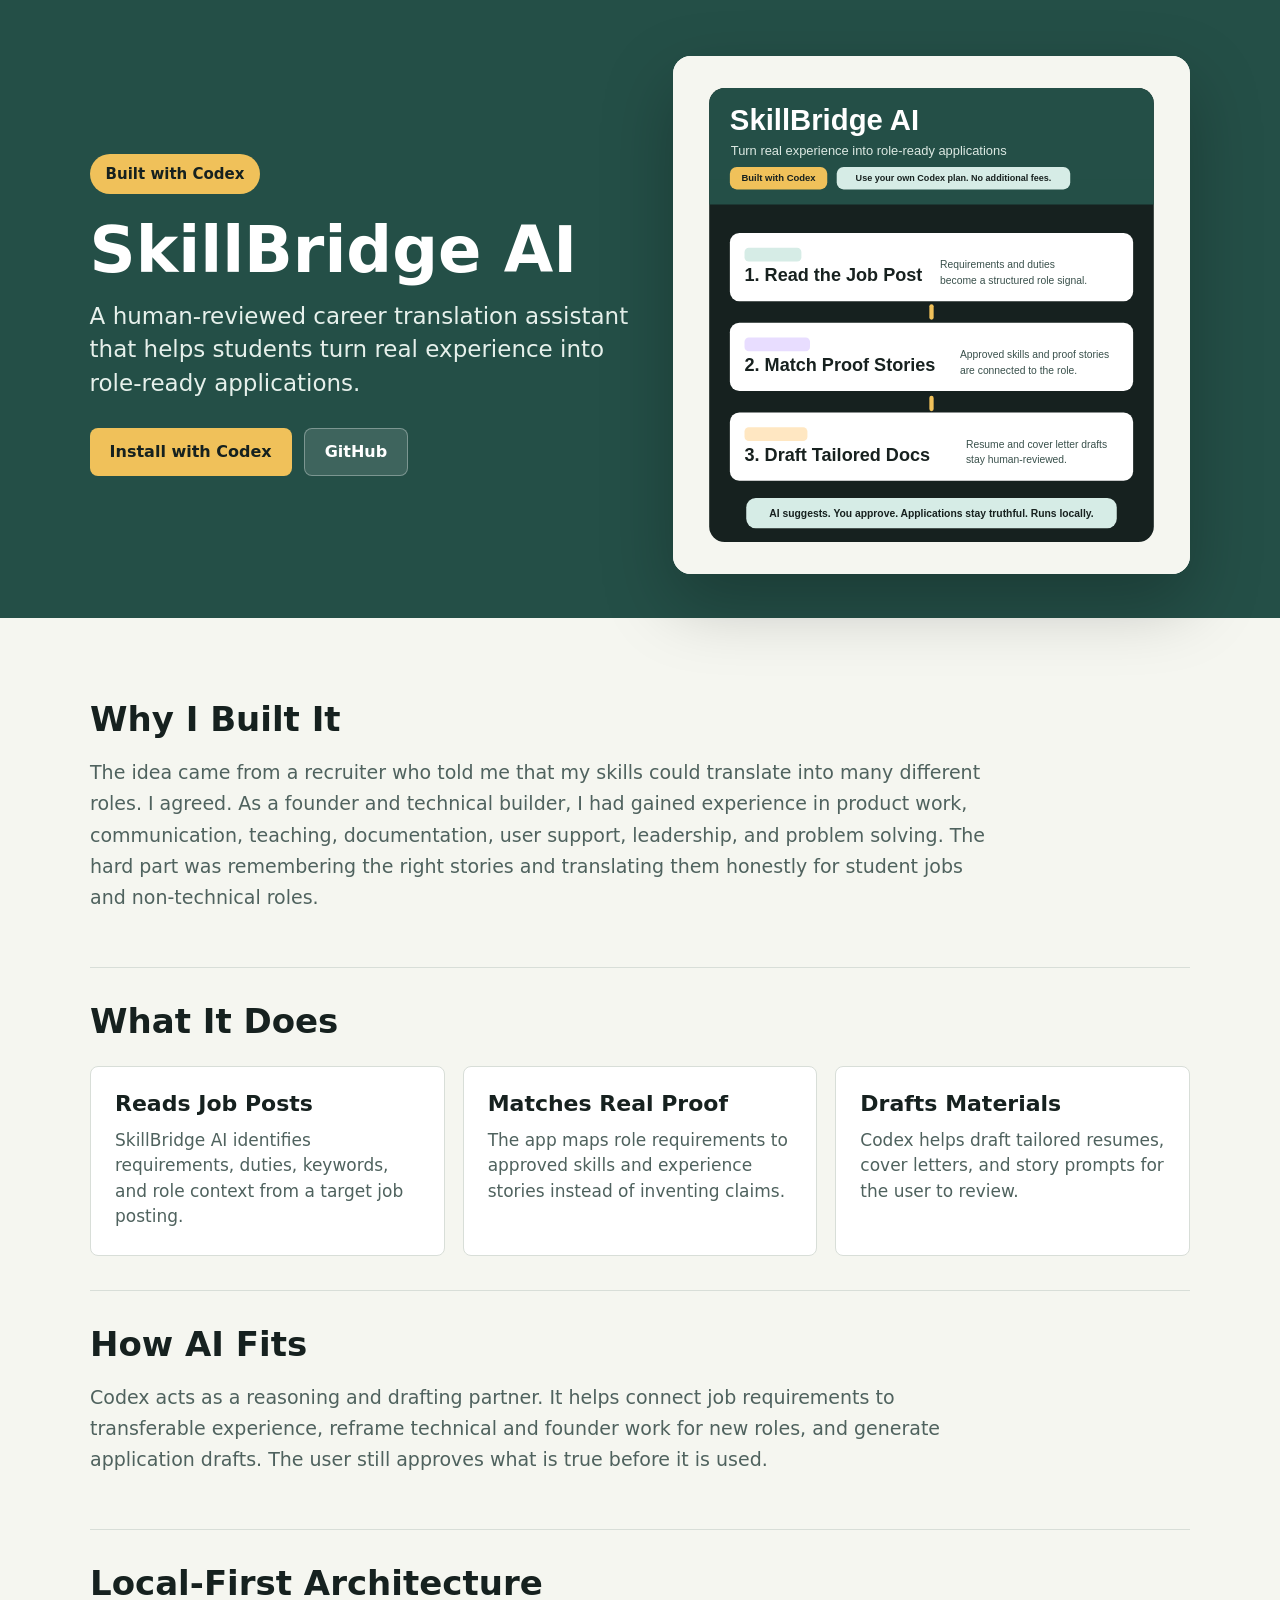
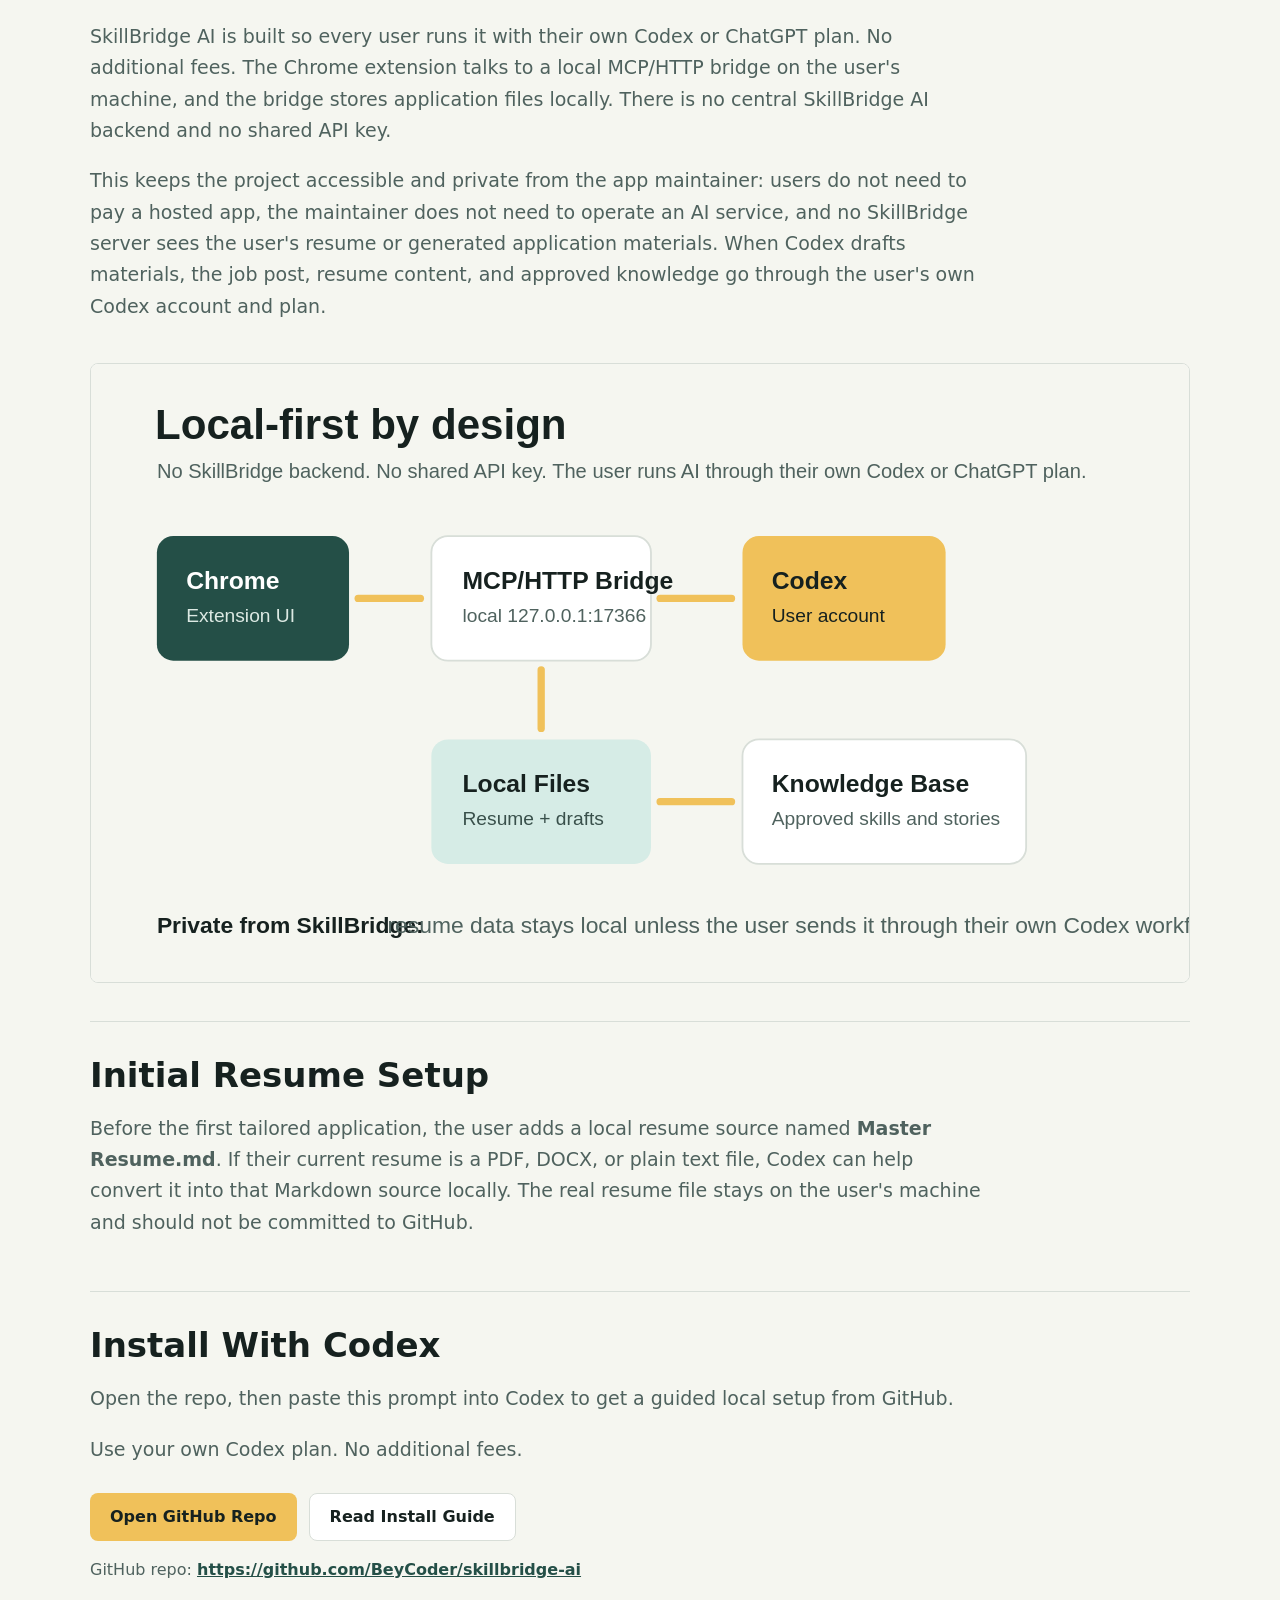
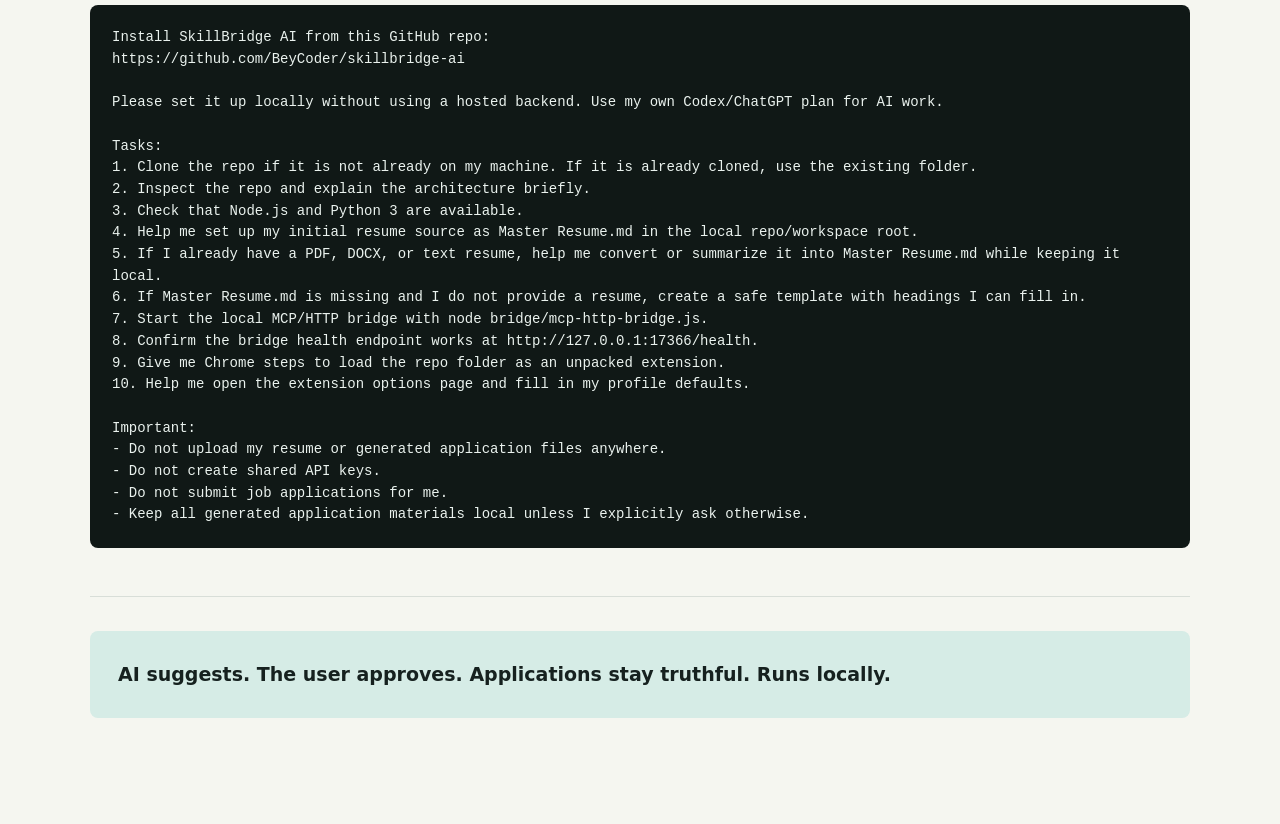
==== commit 5d4a8590: "Docs imporvement" ====
--- a/docs/index.html
+++ b/docs/index.html
@@ -295,6 +295,11 @@
           <img class="diagram" src="local-first-architecture.svg" alt="SkillBridge AI local-first architecture diagram">
         </section>
 
+        <section class="section">
+          <h2>Initial Resume Setup</h2>
+          <p>Before the first tailored application, the user adds a local resume source named <strong>Master Resume.md</strong>. If their current resume is a PDF, DOCX, or plain text file, Codex can help convert it into that Markdown source locally. The real resume file stays on the user's machine and should not be committed to GitHub.</p>
+        </section>
+
         <section class="section" id="install">
           <h2>Install With Codex</h2>
           <p>Open the repo, then paste this prompt into Codex to get a guided local setup from GitHub.</p>
@@ -313,12 +318,13 @@
 1. Clone the repo if it is not already on my machine. If it is already cloned, use the existing folder.
 2. Inspect the repo and explain the architecture briefly.
 3. Check that Node.js and Python 3 are available.
-4. Tell me where to put my canonical resume as Master Resume.md.
-5. If Master Resume.md is missing, create a safe template with headings I can fill in.
-6. Start the local MCP/HTTP bridge with node bridge/mcp-http-bridge.js.
-7. Confirm the bridge health endpoint works at http://127.0.0.1:17366/health.
-8. Give me Chrome steps to load the repo folder as an unpacked extension.
-9. Help me open the extension options page and fill in my profile defaults.
+4. Help me set up my initial resume source as Master Resume.md in the local repo/workspace root.
+5. If I already have a PDF, DOCX, or text resume, help me convert or summarize it into Master Resume.md while keeping it local.
+6. If Master Resume.md is missing and I do not provide a resume, create a safe template with headings I can fill in.
+7. Start the local MCP/HTTP bridge with node bridge/mcp-http-bridge.js.
+8. Confirm the bridge health endpoint works at http://127.0.0.1:17366/health.
+9. Give me Chrome steps to load the repo folder as an unpacked extension.
+10. Help me open the extension options page and fill in my profile defaults.
 
 Important:
 - Do not upload my resume or generated application files anywhere.
